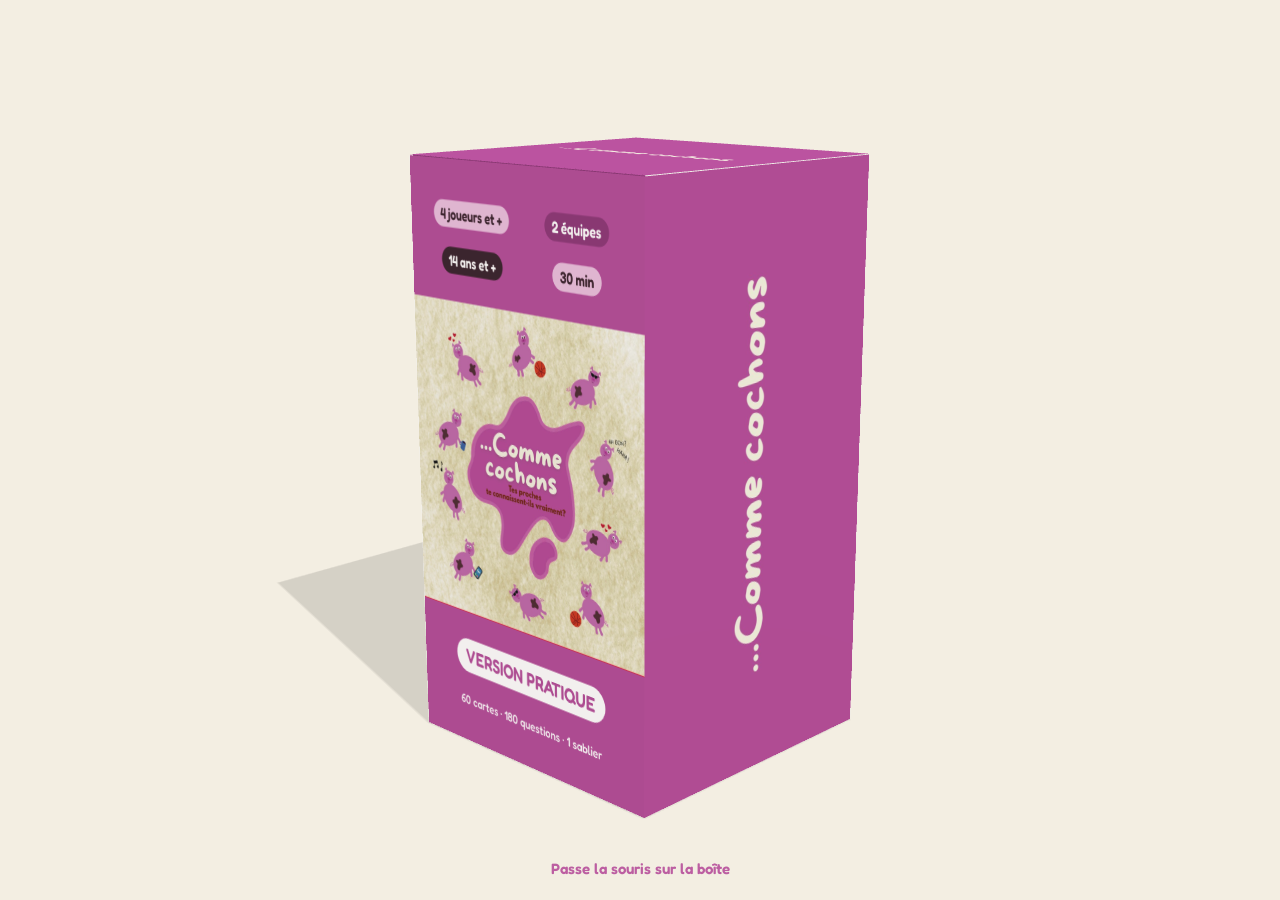
==== boite-3d/index.html @ cfe33173 "Site commecochons.com (état en ligne au 17/11) Co-Authored-By: Claude Opus 5.5 <noreply@anthropic.co" ====
<!DOCTYPE html>
<html lang="fr">
<head>
<meta charset="utf-8">
<meta name="viewport" content="width=device-width, initial-scale=1">
<title>...Comme cochons, la boîte en 3D</title>
<link rel="preconnect" href="https://fonts.googleapis.com">
<link href="https://fonts.googleapis.com/css2?family=Fredoka:wght@500;600;700&display=swap" rel="stylesheet">
<style>
  html,body{margin:0;height:100%;overflow:hidden;background:#f3eee2;font-family:'Fredoka',system-ui,sans-serif;color:#3a1f2b}
  body.embed{background:transparent}
  #stage{position:fixed;inset:0;touch-action:pan-y}
  #stage.hot{cursor:pointer}
  #stage.drag{cursor:grabbing}
  .hint{position:fixed;left:0;right:0;bottom:22px;text-align:center;font-weight:600;font-size:15px;color:#b64e9b;opacity:.9;transition:opacity .5s;pointer-events:none}
  .hint.off{opacity:0}
  body.embed .hint{bottom:8px;font-size:13px}
  #loader{position:fixed;inset:0;display:grid;place-items:center;font-weight:600;color:#b64e9b;transition:opacity .4s;pointer-events:none}
</style>
</head>
<body>
<div id="stage"></div>
<div id="loader">Chargement de la boîte...</div>
<div class="hint" id="hint">Passe la souris sur la boîte</div>

<script src="assets/three.min.js"></script>
<script>
/* =====================================================================
   ...Comme cochons : étui à pattes 80 x 80 x 150 mm (Packly, version Pratique)
   Survol : le couvercle s'ouvre, les cartes, le sablier et la règle sortent.
   Pour l'intégrer sur un site : copier ce fichier + le dossier assets/,
   puis l'afficher dans une <iframe src="index.html?embed"> (fond transparent).
   ===================================================================== */
(function(){
const ASSETS='assets/';
const W=80, D=80, H=150, PX=8;
const COL={purple:'#b64e9b',purpleD:'#8f3779',beige:'#efead4',pinkL:'#ebc1df',dark:'#3a1f2b',white:'#ffffff'};
const isEmbed=/embed/.test(location.search);
if(isEmbed)document.body.classList.add('embed');
const isTouch=matchMedia('(hover: none)').matches;
const hint=document.getElementById('hint');
hint.textContent=isTouch?'Touche la boîte pour l\'ouvrir':'Passe la souris sur la boîte';

function loadImg(n){return new Promise((res,rej)=>{const i=new Image();i.onload=()=>res(i);i.onerror=rej;i.src=ASSETS+n;});}
const fontsReady=document.fonts?Promise.race([Promise.all([document.fonts.load('700 40px Fredoka'),document.fonts.load('600 40px Fredoka')]),new Promise(r=>setTimeout(r,2500))]):Promise.resolve();

const THEMES=['gouts','famille','anecdotes','quotidien','voyages'];
Promise.all([loadImg('cover.jpg'),loadImg('rules.jpg'),loadImg('side-tagline.jpg'),loadImg('title.jpg'),loadImg('pigs-strip.jpg'),loadImg('pigs-col.jpg'),
  Promise.all(THEMES.map(t=>loadImg('carte-'+t+'.jpg'))),Promise.all(THEMES.map(t=>loadImg('dos-'+t+'.jpg'))),fontsReady])
.then(([cover,rules,tagline,title,strip,col,cartes,dos])=>start({cover,rules,tagline,title,strip,col,cartes,dos}))
.catch(e=>{document.getElementById('loader').textContent='Impossible de charger les visuels';console.error(e);});

function start(I){
/* ---------------- faces de l'étui ---------------- */
function mk(w,h){const c=document.createElement('canvas');c.width=w;c.height=h;return c;}
function rr(x,X,Y,w,h,r){x.beginPath();x.moveTo(X+r,Y);x.arcTo(X+w,Y,X+w,Y+h,r);x.arcTo(X+w,Y+h,X,Y+h,r);x.arcTo(X,Y+h,X,Y,r);x.arcTo(X,Y,X+w,Y,r);x.closePath();}
function pill(x,cx,cy,label,bg,fg,size=30){x.font=`600 ${size}px Fredoka`;const w=x.measureText(label).width+size*1.3,h=size*1.75;
  rr(x,cx-w/2,cy-h/2,w,h,h/2);x.fillStyle=bg;x.fill();x.fillStyle=fg;x.textAlign='center';x.textBaseline='middle';x.fillText(label,cx,cy+2);}
function fitW(img,w){return [w,img.height*w/img.width];}

function faceFront(){const c=mk(W*PX,H*PX),x=c.getContext('2d');
  x.fillStyle=COL.purple;x.fillRect(0,0,c.width,c.height);
  // infos en haut, comme sur la boîte Premium
  pill(x,180,105,'4 joueurs et +',COL.pinkL,COL.dark);pill(x,470,105,'2 équipes',COL.purpleD,COL.white);
  pill(x,180,195,'14 ans et +',COL.dark,COL.white);pill(x,470,195,'30 min',COL.pinkL,COL.dark);
  // couverture
  x.drawImage(I.cover,0,275,640,640);
  // version
  pill(x,320,1010,'VERSION PRATIQUE',COL.white,COL.purple,42);
  x.font='500 27px Fredoka';x.fillStyle=COL.white;x.textAlign='center';x.fillText('60 cartes · 180 questions · 1 sablier',320,1110);
  return c;}
function faceBack(){const c=mk(W*PX,H*PX),x=c.getContext('2d');
  x.fillStyle=COL.beige;x.fillRect(0,0,c.width,c.height);
  const [sw,sh]=fitW(I.strip,640);x.drawImage(I.strip,0,12,sw,sh);
  x.drawImage(I.rules,0,160,640,638);
  x.save();x.translate(640,830+sh);x.rotate(Math.PI);x.drawImage(I.strip,0,0,sw,sh);x.restore();
  x.font='700 34px Fredoka';x.fillStyle=COL.purple;x.textAlign='center';x.fillText('commecochons.com',320,1110);
  return c;}
function faceLeft(){const c=mk(D*PX,H*PX),x=c.getContext('2d');
  x.fillStyle=COL.purple;x.fillRect(0,0,c.width,c.height);
  const h=1060,w=I.tagline.width*h/I.tagline.height;x.drawImage(I.tagline,(640-w)/2,(1200-h)/2,w,h);return c;}
function faceRight(){const c=mk(D*PX,H*PX),x=c.getContext('2d');
  x.fillStyle=COL.purple;x.fillRect(0,0,c.width,c.height);
  const L=1040,T=I.title.height*L/I.title.width;x.save();x.translate(320,600);x.rotate(-Math.PI/2);x.drawImage(I.title,-L/2,-T/2,L,T);x.restore();return c;}
function faceTop(){const c=mk(W*PX,D*PX),x=c.getContext('2d');
  x.fillStyle=COL.purple;x.fillRect(0,0,c.width,c.height);
  const [w,h]=fitW(I.title,600);x.drawImage(I.title,20,(640-h)/2,w,h);return c;}
function faceBottom(){const c=mk(W*PX,D*PX),x=c.getContext('2d');
  x.fillStyle=COL.beige;x.fillRect(0,0,c.width,c.height);const [w,h]=fitW(I.strip,640);x.drawImage(I.strip,0,(640-h)/2,w,h);return c;}
function faceFlap(){const c=mk(W*PX,22*PX),x=c.getContext('2d');x.fillStyle=COL.purpleD;x.fillRect(0,0,c.width,c.height);return c;}
function cardFront(){const c=mk(512,512),x=c.getContext('2d');x.drawImage(I.cover,0,0,512,512);return c;}
function cardBack(){const c=mk(512,512),x=c.getContext('2d');x.fillStyle=COL.purple;x.fillRect(0,0,512,512);
  x.strokeStyle='rgba(255,255,255,.55)';x.lineWidth=10;rr(x,24,24,464,464,36);x.stroke();
  const [w,h]=fitW(I.title,440);x.drawImage(I.title,36,256-h/2,w,h);return c;}
function ruleFront(){const c=mk(640,640),x=c.getContext('2d');x.drawImage(I.rules,0,0,640,640);return c;}

/* ---------------- scène ---------------- */
const stage=document.getElementById('stage');
const renderer=new THREE.WebGLRenderer({antialias:true,alpha:true});
renderer.setPixelRatio(Math.min(devicePixelRatio,2));renderer.outputEncoding=THREE.sRGBEncoding;
renderer.shadowMap.enabled=true;renderer.shadowMap.type=THREE.PCFSoftShadowMap;
stage.appendChild(renderer.domElement);
const scene=new THREE.Scene();
const cam=new THREE.PerspectiveCamera(30,1,1,5000);
scene.add(new THREE.HemisphereLight(0xffffff,0xeee4d6,0.62));
const key=new THREE.DirectionalLight(0xffffff,0.5);key.position.set(180,420,320);key.castShadow=true;
key.shadow.mapSize.set(2048,2048);Object.assign(key.shadow.camera,{left:-300,right:300,top:300,bottom:-300,near:10,far:1600});scene.add(key);
const fill=new THREE.DirectionalLight(0xfff0f6,0.2);fill.position.set(-300,100,200);scene.add(fill);
const ground=new THREE.Mesh(new THREE.PlaneGeometry(3000,3000),new THREE.ShadowMaterial({opacity:0.12}));
ground.rotation.x=-Math.PI/2;ground.position.y=-H/2-0.3;ground.receiveShadow=true;scene.add(ground);

const aniso=renderer.capabilities.getMaxAnisotropy();
function tex(cv){const t=new THREE.CanvasTexture(cv);t.encoding=THREE.sRGBEncoding;t.anisotropy=aniso;return t;}
function mat(cv,o={}){return new THREE.MeshStandardMaterial(Object.assign({map:tex(cv),roughness:0.7,metalness:0},o));}
const inner=new THREE.MeshStandardMaterial({color:0xf6f3ee,roughness:0.9,side:THREE.BackSide});

const box=new THREE.Group();scene.add(box);
function panel(w,h,cv,pos,rot,parent=box){const g=new THREE.PlaneGeometry(w,h);
  const m=new THREE.Mesh(g,mat(cv));m.position.copy(pos);m.rotation.set(...rot);m.castShadow=true;m.receiveShadow=true;
  m.add(new THREE.Mesh(g,inner));parent.add(m);return m;}
const V=(x,y,z)=>new THREE.Vector3(x,y,z);
panel(W,H,faceFront(),V(0,0,D/2),[0,0,0]);
panel(W,H,faceBack(),V(0,0,-D/2),[0,Math.PI,0]);
panel(D,H,faceLeft(),V(-W/2,0,0),[0,-Math.PI/2,0]);
panel(D,H,faceRight(),V(W/2,0,0),[0,Math.PI/2,0]);
panel(W,D,faceBottom(),V(0,-H/2,0),[Math.PI/2,0,0]);
// couvercle articulé à l'arrière + patte rentrante
const lid=new THREE.Group();lid.position.set(0,H/2,-D/2);box.add(lid);
panel(W,D,faceTop(),V(0,0.2,D/2),[-Math.PI/2,0,0],lid);
const flap=new THREE.Group();flap.position.set(0,0.2,D-0.7);lid.add(flap);
panel(W-1,20,faceFlap(),V(0,-10,0),[0,0,0],flap);

/* ---------------- contenu ---------------- */
const items=[];
function item(obj,start,startRot,end,endRot,t0,t1,lift){obj.position.copy(start);obj.rotation.set(...startRot);box.add(obj);
  items.push({obj,start,end,sr:new THREE.Euler(...startRot),er:new THREE.Euler(...endRot),t0,t1,lift});}
// cartes : 7 cartes, sortent en éventail au-dessus de la boîte
const CS=72,cardGeo=new THREE.BoxGeometry(CS,CS,0.5);
const edge=new THREE.MeshStandardMaterial({color:0xffffff,roughness:0.8});
const cardMats=I.cartes.map((img,k)=>{const f=mk(512,512);f.getContext('2d').drawImage(img,0,0,512,512);
  const d=mk(512,512);d.getContext('2d').drawImage(I.dos[k],0,0,512,512);return [mat(f),mat(d)];});
const N=7;
for(let i=0;i<N;i++){
  const [cf,cb]=cardMats[i%cardMats.length];const m=new THREE.Mesh(cardGeo,[edge,edge,edge,edge,cf,cb]);m.castShadow=true;
  const a=(i-(N-1)/2)*0.17;
  item(m,V(0,-2,-6+i*1.6),[0,0,0],
       V(Math.sin(a)*95,112+Math.cos(a)*30-30,24+i*0.9),[-0.08,0,-a*1.05],
       0.16+i*0.035,0.62+i*0.035,H/2+CS/2+12);
}
// règle du jeu : feuillet pliée en carré
const rule=new THREE.Mesh(new THREE.BoxGeometry(70,70,0.8),[edge,edge,edge,edge,mat(ruleFront()),new THREE.MeshStandardMaterial({color:0xefead4,roughness:.9})]);
rule.castShadow=true;
item(rule,V(0,-36,-34),[0,0,0],V(-112,-75+34,30),[-0.16,0.42,0.02],0.34,0.86,H/2+50);
// sablier 1 minute
const glassMat=new THREE.MeshPhysicalMaterial({color:0xffffff,roughness:0.05,transmission:0,transparent:true,opacity:0.32,metalness:0});
const wood=new THREE.MeshStandardMaterial({color:0xc58b52,roughness:0.6});
const sand=new THREE.MeshStandardMaterial({color:0xe8b8d8,roughness:0.9});
const sab=new THREE.Group();
const pts=[];for(let i=0;i<=24;i++){const y=-20+i*40/24;const r=1.4+10*Math.pow(Math.abs(y)/20,0.9);pts.push(new THREE.Vector2(r,y));}
sab.add(new THREE.Mesh(new THREE.LatheGeometry(pts,28),glassMat));
for(const s of[-1,1]){const d=new THREE.Mesh(new THREE.CylinderGeometry(14,14,3.5,32),wood);d.position.y=s*22;d.castShadow=true;sab.add(d);}
for(let k=0;k<3;k++){const p=new THREE.Mesh(new THREE.CylinderGeometry(1.3,1.3,41,10),wood);const a=k*2.094;p.position.set(Math.cos(a)*12,0,Math.sin(a)*12);p.castShadow=true;sab.add(p);}
const sB=new THREE.Mesh(new THREE.ConeGeometry(9,9,24),sand);sB.position.y=-15;sab.add(sB);
const sT=new THREE.Mesh(new THREE.ConeGeometry(7.5,8,24),sand);sT.rotation.x=Math.PI;sT.position.y=8;sab.add(sT);
item(sab,V(0,-H/2+24,22),[0,0,0],V(108,-H/2+24,40),[0,0.4,0],0.42,0.98,H/2+60);

/* invisible : zones de survol */
const hitClosed=new THREE.Mesh(new THREE.BoxGeometry(W+30,H+30,D+30),new THREE.MeshBasicMaterial({visible:false}));box.add(hitClosed);
const hitOpen=new THREE.Mesh(new THREE.BoxGeometry(300,290,150),new THREE.MeshBasicMaterial({visible:false}));hitOpen.position.set(0,40,20);box.add(hitOpen);

/* ---------------- interactions ---------------- */
let want=0,prog=0,hovered=false,closeTimer=null,ptr=null,dragged=false,offY=0,tOffY=0,last=null;
const ray=new THREE.Raycaster(),ndc=new THREE.Vector2();
function hitTest(e){const r=renderer.domElement.getBoundingClientRect();ndc.set((e.clientX-r.left)/r.width*2-1,-(e.clientY-r.top)/r.height*2+1);
  ray.setFromCamera(ndc,cam);return ray.intersectObject(hitClosed).length>0||(prog>0.25&&ray.intersectObject(hitOpen).length>0);}
function setHover(v){if(v){clearTimeout(closeTimer);if(!hovered){hovered=true;want=1;}}
  else if(hovered){clearTimeout(closeTimer);closeTimer=setTimeout(()=>{hovered=false;want=0;},350);}}
stage.addEventListener('pointermove',e=>{
  if(e.pointerType==='mouse'){const h=hitTest(e);stage.classList.toggle('hot',h);if(!ptr)setHover(h);}
  if(ptr){const dx=e.clientX-ptr.x;if(Math.abs(dx)>4)dragged=true;if(dragged){stage.classList.add('drag');tOffY+= (e.clientX-last)*0.008;}last=e.clientX;}
});
stage.addEventListener('pointerdown',e=>{ptr={x:e.clientX};last=e.clientX;dragged=false;});
addEventListener('pointerup',e=>{if(ptr&&!dragged&&e.pointerType!=='mouse'){ if(hitTest(e)||want){want=want?0:1;hovered=!!want;} }
  ptr=null;stage.classList.remove('drag');});
stage.addEventListener('pointerleave',e=>{if(e.pointerType==='mouse'){stage.classList.remove('hot');setHover(false);}});

function resize(){const w=stage.clientWidth,h=stage.clientHeight;renderer.setSize(w,h);cam.aspect=w/h;cam.updateProjectionMatrix();}
addEventListener('resize',resize);resize();

const ease=t=>t<.5?4*t*t*t:1-Math.pow(-2*t+2,3)/2;
const clamp=(v,a=0,b=1)=>Math.max(a,Math.min(b,v));
const tmp=V(0,0,0),q1=new THREE.Quaternion(),q2=new THREE.Quaternion();
function bez(a,b,c,d,t,out){const u=1-t;out.set(0,0,0).addScaledVector(a,u*u*u).addScaledVector(b,3*u*u*t).addScaledVector(c,3*u*t*t).addScaledVector(d,t*t*t);return out;}
const tanHalf=Math.tan(THREE.MathUtils.degToRad(15));
let t0=performance.now();
function loop(now){
  const dt=Math.min(50,now-t0);t0=now;
  // progression : ouverture plus rapide que fermeture
  prog+=(want?1:-1)*dt/(want?1700:1300);prog=clamp(prog);
  // couvercle
  const lp=want?ease(clamp(prog/0.28)):ease(clamp((prog-0.0)/0.3));
  const lidP=want?lp:ease(clamp(prog/0.32));
  lid.rotation.x=-1.95*lidP;flap.rotation.x=1.3*lidP;
  // contenu
  for(const it of items){
    const t=ease(clamp((prog-it.t0)/(it.t1-it.t0)));
    const top=V(it.start.x,it.lift,it.start.z),top2=V(it.end.x,Math.max(it.lift,it.end.y+60),it.end.z);
    bez(it.start,top,top2,it.end,t,it.obj.position);
    q1.setFromEuler(it.sr);q2.setFromEuler(it.er);it.obj.quaternion.copy(q1).slerp(q2,clamp((t-0.25)/0.75));
    it.obj.visible=prog>it.t0-0.01||t>0; // reste caché dans la boîte fermée
  }
  // rotation : léger balancement, se tourne de face à l'ouverture
  offY+=(tOffY-offY)*0.1;
  const sway=Math.sin(now/2200)*0.32*(1-ease(prog));
  box.rotation.y=-0.45+0.3*ease(prog)+sway+offY;
  // cadrage : la caméra recule quand le contenu sort
  const e=ease(prog),needH=THREE.MathUtils.lerp(200,300,e),needW=THREE.MathUtils.lerp(150,340,e);
  const dist=Math.max(needH/2/tanHalf,needW/2/(tanHalf*cam.aspect))*1.12;
  const ty=THREE.MathUtils.lerp(0,42,e);
  cam.position.set(0,ty+dist*0.26,dist);cam.lookAt(0,ty,0);
  renderer.render(scene,cam);
  requestAnimationFrame(loop);
}
document.getElementById('loader').style.opacity=0;
requestAnimationFrame(loop);
let hinted=false;const hideHint=()=>{if(!hinted){hinted=true;setTimeout(()=>hint.classList.add('off'),2500);}};
stage.addEventListener('pointermove',e=>{if(want)hideHint();});
stage.addEventListener('pointerup',()=>{if(want)hideHint();});
}
})();
</script>
</body>
</html>
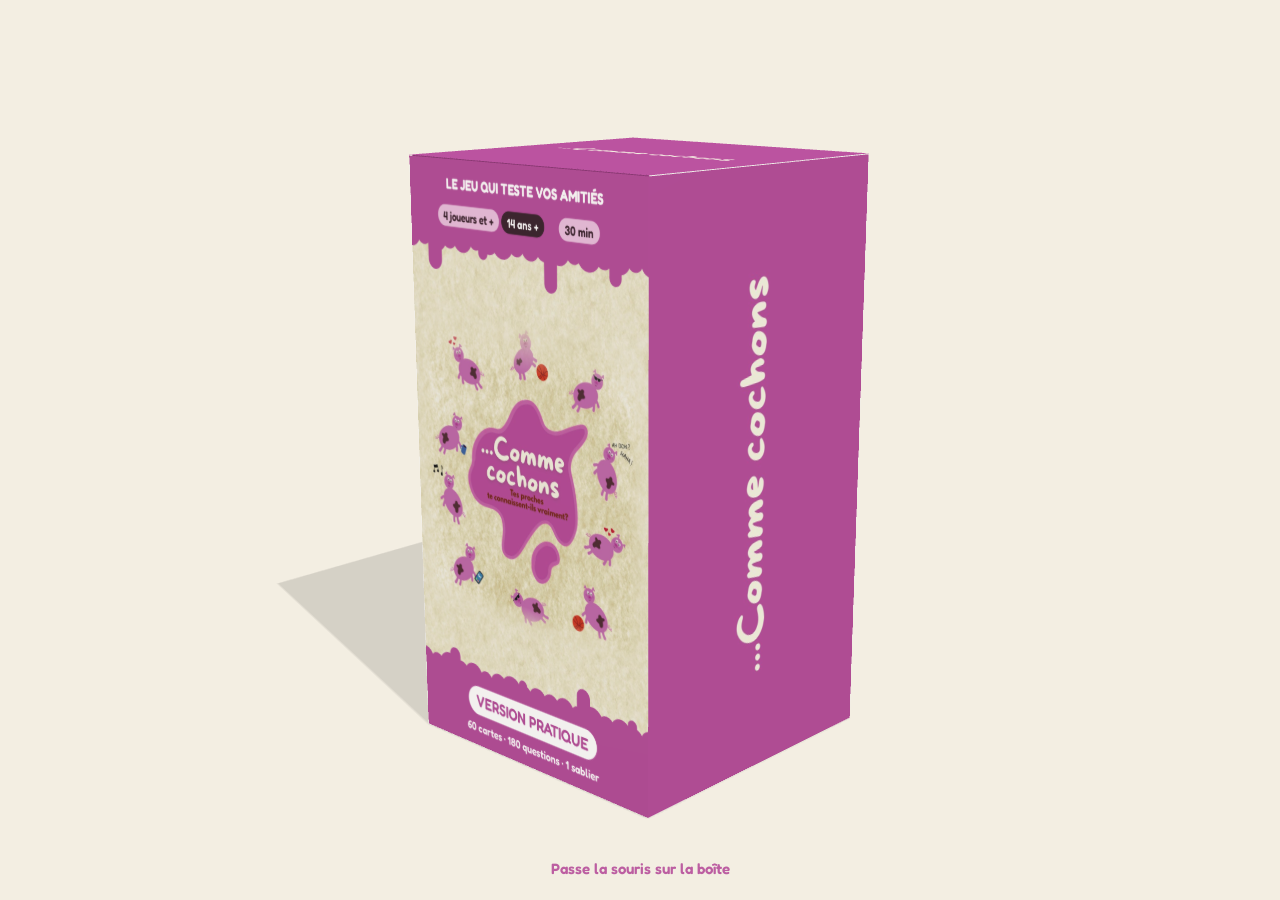
==== commit 18b36104: "Boîte 3D : recto et verso retravaillés (bandeaux qui coulent, fond papier de la couverture, visuels " ====
--- a/boite-3d/index.html
+++ b/boite-3d/index.html
@@ -45,9 +45,9 @@
 const fontsReady=document.fonts?Promise.race([Promise.all([document.fonts.load('700 40px Fredoka'),document.fonts.load('600 40px Fredoka')]),new Promise(r=>setTimeout(r,2500))]):Promise.resolve();
 
 const THEMES=['gouts','famille','anecdotes','quotidien','voyages'];
-Promise.all([loadImg('cover.jpg'),loadImg('rules.jpg'),loadImg('side-tagline.jpg'),loadImg('title.jpg'),loadImg('pigs-strip.jpg'),loadImg('pigs-col.jpg'),
+Promise.all([loadImg('cover.jpg'),loadImg('fond-papier.jpg'),loadImg('rules.jpg'),loadImg('side-tagline.jpg'),loadImg('title.jpg'),loadImg('pigs-strip.jpg'),loadImg('pigs-col.jpg'),
   Promise.all(THEMES.map(t=>loadImg('carte-'+t+'.jpg'))),Promise.all(THEMES.map(t=>loadImg('dos-'+t+'.jpg'))),fontsReady])
-.then(([cover,rules,tagline,title,strip,col,cartes,dos])=>start({cover,rules,tagline,title,strip,col,cartes,dos}))
+.then(([cover,fond,rules,tagline,title,strip,col,cartes,dos])=>start({cover,fond,rules,tagline,title,strip,col,cartes,dos}))
 .catch(e=>{document.getElementById('loader').textContent='Impossible de charger les visuels';console.error(e);});
 
 function start(I){
@@ -58,23 +58,44 @@
   rr(x,cx-w/2,cy-h/2,w,h,h/2);x.fillStyle=bg;x.fill();x.fillStyle=fg;x.textAlign='center';x.textBaseline='middle';x.fillText(label,cx,cy+2);}
 function fitW(img,w){return [w,img.height*w/img.width];}
 
-function faceFront(){const c=mk(W*PX,H*PX),x=c.getContext('2d');
-  x.fillStyle=COL.purple;x.fillRect(0,0,c.width,c.height);
-  // infos en haut, comme sur la boîte Premium
-  pill(x,180,105,'4 joueurs et +',COL.pinkL,COL.dark);pill(x,470,105,'2 équipes',COL.purpleD,COL.white);
-  pill(x,180,195,'14 ans et +',COL.dark,COL.white);pill(x,470,195,'30 min',COL.pinkL,COL.dark);
-  // couverture
-  x.drawImage(I.cover,0,275,640,640);
-  // version
-  pill(x,320,1010,'VERSION PRATIQUE',COL.white,COL.purple,42);
-  x.font='500 27px Fredoka';x.fillStyle=COL.white;x.textAlign='center';x.fillText('60 cartes · 180 questions · 1 sablier',320,1110);
+// bandeau de « boue » violette au bord ondulé, avec coulures (dir 1 : vers le bas, -1 : vers le haut)
+function mud(x,y0,w,dir,color,drips){x.fillStyle=color;x.beginPath();
+  if(dir>0)x.rect(0,0,w,y0);else x.rect(0,y0,w,1400);x.fill();
+  const R=[26,20,30,22,27,19,24,29,21,25,23];
+  for(let i=0,px=0;px<w+40;i++,px+=38){x.beginPath();x.arc(px,y0,R[i%R.length],0,Math.PI*2);x.fill();}
+  for(const [cx,len,rw] of drips){x.beginPath();x.rect(cx-rw,dir>0?y0:y0-len,rw*2,len);x.fill();
+    x.beginPath();x.arc(cx,y0+dir*len,rw,0,Math.PI*2);x.fill();}}
+// image d'origine posée au centre, bords fondus dans le papier (évite l'effet « carré collé »)
+function fondu(x,img,sh,y,top=110,bot=70,side=50){const S=1.5,cv=mk(640*S,636*S),cx=cv.getContext('2d');cx.scale(S,S);
+  cx.drawImage(img,0,0,img.width,sh,0,0,640,636);cx.globalCompositeOperation='destination-out';
+  const fade=(x0,y0,x1,y1)=>{const g=cx.createLinearGradient(x0,y0,x1,y1);g.addColorStop(0,'rgba(0,0,0,1)');g.addColorStop(1,'rgba(0,0,0,0)');cx.fillStyle=g;cx.fillRect(0,0,640,636);};
+  fade(0,0,0,top);fade(0,636,0,636-bot);fade(0,0,side,0);fade(640,0,640-side,0);x.drawImage(cv,0,y,640,636);}
+function faceFront(){const S=1.5,c=mk(W*PX*S,H*PX*S),x=c.getContext('2d'),w=W*PX,h=H*PX;x.scale(S,S);
+  x.drawImage(I.fond,0,0,w,h); // fond tiré du papier de la couverture
+  // couverture d'origine
+  fondu(x,I.cover,1012,280,110,56,50);
+  // bandeau du haut qui coule
+  mud(x,150,w,1,COL.purple,[[70,46,20],[210,22,13],[395,62,17],[560,34,15]]);
+  x.font='700 29px Fredoka';x.fillStyle=COL.white;x.textAlign='center';x.textBaseline='middle';
+  x.fillText('LE JEU QUI TESTE VOS AMITIÉS',w/2,48);
+  pill(x,170,108,'4 joueurs et +',COL.pinkL,COL.dark,24);pill(x,322,108,'14 ans +',COL.dark,COL.white,24);pill(x,470,108,'30 min',COL.pinkL,COL.dark,24);
+  // bandeau du bas
+  mud(x,1048,w,-1,COL.purple,[[95,30,16],[300,18,12],[470,42,18],[600,22,12]]);
+  pill(x,w/2,1100,'VERSION PRATIQUE',COL.white,COL.purple,36);
+  x.font='600 25px Fredoka';x.fillStyle=COL.white;x.textAlign='center';x.textBaseline='middle';
+  x.fillText('60 cartes · 180 questions · 1 sablier',w/2,1162);
   return c;}
-function faceBack(){const c=mk(W*PX,H*PX),x=c.getContext('2d');
-  x.fillStyle=COL.beige;x.fillRect(0,0,c.width,c.height);
-  const [sw,sh]=fitW(I.strip,640);x.drawImage(I.strip,0,12,sw,sh);
-  x.drawImage(I.rules,0,160,640,638);
-  x.save();x.translate(640,830+sh);x.rotate(Math.PI);x.drawImage(I.strip,0,0,sw,sh);x.restore();
-  x.font='700 34px Fredoka';x.fillStyle=COL.purple;x.textAlign='center';x.fillText('commecochons.com',320,1110);
+function faceBack(){const S=1.5,c=mk(W*PX*S,H*PX*S),x=c.getContext('2d'),w=W*PX,h=H*PX;x.scale(S,S);
+  x.drawImage(I.fond,0,0,w,h);
+  // règles d'origine au centre
+  fondu(x,I.rules,I.rules.height,236,70,90,40);
+  // bandeau du haut
+  mud(x,150,w,1,COL.purple,[[95,40,17],[255,20,12],[430,56,18],[585,28,13]]);
+  x.font='700 46px Fredoka';x.fillStyle=COL.white;x.textAlign='center';x.textBaseline='middle';
+  x.fillText('COMMENT ON JOUE\u202F?',w/2,70);
+  // bandeau du bas
+  mud(x,1048,w,-1,COL.purple,[[60,26,14],[235,40,17],[415,18,12],[575,34,16]]);
+  pill(x,w/2,1110,'commecochons.com',COL.white,COL.purple,34);
   return c;}
 function faceLeft(){const c=mk(D*PX,H*PX),x=c.getContext('2d');
   x.fillStyle=COL.purple;x.fillRect(0,0,c.width,c.height);
